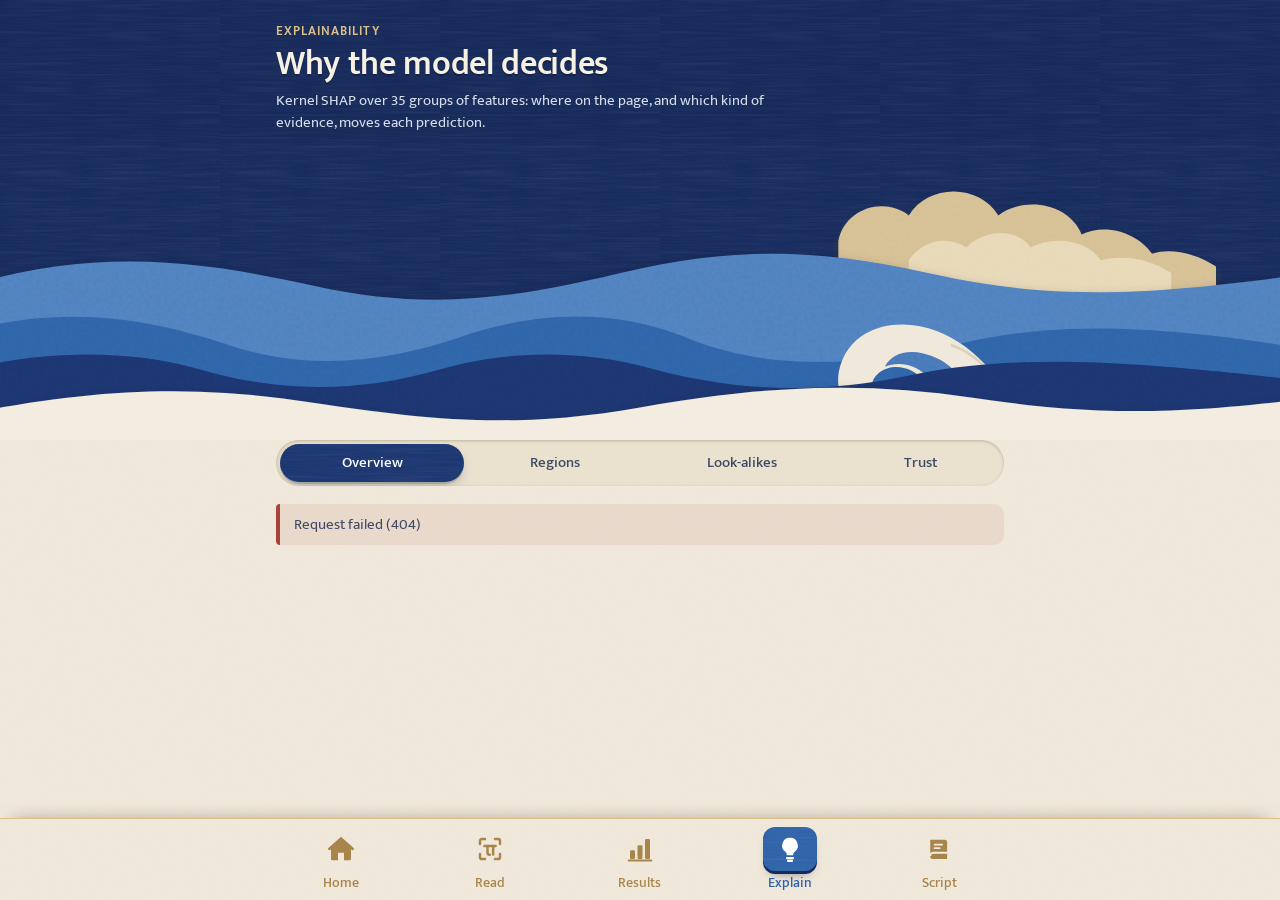
==== web/static/explain.html @ a68ddc18 "Explain page: evidence by descriptor, region maps, look-alike pairs, faithfulness" ====
<!doctype html>
<html lang="en">
<head>
  <meta charset="utf-8">
  <meta name="viewport" content="width=device-width, initial-scale=1, viewport-fit=cover">
  <meta name="theme-color" content="#15295a">
  <title>Explain · Modi Lipi XAI</title>
  <link rel="icon" href="img/icon.svg" type="image/svg+xml">
  <link rel="preconnect" href="https://fonts.googleapis.com">
  <link rel="preconnect" href="https://fonts.gstatic.com" crossorigin>
  <link rel="stylesheet" href="https://fonts.googleapis.com/css2?family=Mukta:wght@400;500;600;700&family=Noto+Sans+Modi&display=swap">
  <link rel="stylesheet" href="css/paper.css">
</head>
<body data-page="explain">
  <header class="masthead short">
    <div class="wrap">
      <div class="kicker">Explainability</div>
      <h1>Why the model decides</h1>
      <p class="lede">Kernel SHAP over 35 groups of features: where on the page, and which kind of evidence, moves each prediction.</p>
    </div>
    <div data-art="strip"></div>
  </header>

  <main class="wrap">
    <div class="tabs" role="tablist" aria-label="Explanation views">
      <button role="tab" data-tab="overview">Overview</button>
      <button role="tab" data-tab="regions">Regions</button>
      <button role="tab" data-tab="pairs">Look-alikes</button>
      <button role="tab" data-tab="faith">Trust</button>
    </div>
    <section class="panel" id="panel-overview" role="tabpanel"><div class="card"><div class="skeleton" style="height:200px"></div></div></section>
    <section class="panel" id="panel-regions" role="tabpanel" hidden></section>
    <section class="panel" id="panel-pairs" role="tabpanel" hidden></section>
    <section class="panel" id="panel-faith" role="tabpanel" hidden></section>
  </main>

  <script src="js/layout.js"></script>
  <script src="js/explain.js"></script>
</body>
</html>
---- web/static/css/paper.css ----
/* Modi Lipi XAI - "cut paper" design system.
   Navy night sky, layered blue paper waves, cream card stock, gold ink. */

:root {
  --navy-950: #0f2146;
  --navy-900: #15295a;
  --navy-800: #1c3670;
  --blue-700: #24508f;
  --blue-600: #2f63a8;
  --blue-500: #4677b8;
  --blue-400: #6f97c8;
  --blue-200: #b8cbe4;
  --blue-100: #dde6f1;

  --paper: #f3ecdf;
  --paper-deep: #ebe1cf;
  --card: #f8f3e9;
  --card-edge: #d8c7a4;
  --rule: #d9ccb2;

  --ink: #1b2944;
  --ink-soft: #3d4a63;
  --muted: #7a7466;

  --gold: #b88a3e;
  --gold-600: #a77a30;
  --gold-300: #dcc08a;
  --gold-200: #ead8b0;
  --sand: #d8c19a;
  --green: #3d7a47;
  --green-300: #8db17a;
  --red: #a8433a;
  --stone: #dcd8d1;

  --hog: var(--blue-600);
  --lbp: var(--green);
  --zernike: var(--gold);

  --radius: 14px;
  --radius-sm: 10px;
  --nav-h: 74px;
  --shadow-card: 0 1px 0 rgba(255, 255, 255, .7) inset, 0 3px 0 var(--card-edge), 0 10px 18px -12px rgba(52, 38, 12, .55);
  --shadow-lift: 0 2px 0 rgba(0, 0, 0, .12), 0 6px 14px -6px rgba(15, 33, 70, .45);

  --font: "Mukta", "Nirmala UI", "Segoe UI", system-ui, sans-serif;
  --font-modi: "Noto Sans Modi", "Mukta", sans-serif;

  --noise: url("data:image/svg+xml,%3Csvg xmlns='http://www.w3.org/2000/svg' width='160' height='160'%3E%3Cfilter id='n'%3E%3CfeTurbulence type='fractalNoise' baseFrequency='.9' numOctaves='3' stitchTiles='stitch'/%3E%3CfeColorMatrix values='0 0 0 0 .35 0 0 0 0 .28 0 0 0 0 .16 0 0 0 .09 0'/%3E%3C/filter%3E%3Crect width='100%25' height='100%25' filter='url(%23n)'/%3E%3C/svg%3E");
  --fibres: url("data:image/svg+xml,%3Csvg xmlns='http://www.w3.org/2000/svg' width='220' height='220'%3E%3Cfilter id='f'%3E%3CfeTurbulence type='turbulence' baseFrequency='.012 .35' numOctaves='2' seed='4'/%3E%3CfeColorMatrix values='0 0 0 0 1 0 0 0 0 1 0 0 0 0 1 0 0 0 .07 0'/%3E%3C/filter%3E%3Crect width='100%25' height='100%25' filter='url(%23f)'/%3E%3C/svg%3E");
  color-scheme: light;
}

*, *::before, *::after { box-sizing: border-box; }
html { -webkit-text-size-adjust: 100%; scroll-padding-top: 16px; }
body {
  margin: 0;
  min-height: 100dvh;
  font-family: var(--font);
  font-size: 16px;
  line-height: 1.45;
  color: var(--ink);
  background: var(--paper) var(--noise);
  padding-bottom: calc(var(--nav-h) + env(safe-area-inset-bottom) + 12px);
  -webkit-font-smoothing: antialiased;
}
img { max-width: 100%; display: block; }
a { color: var(--blue-600); text-decoration-thickness: 1px; text-underline-offset: 3px; }
button { font: inherit; color: inherit; }
h1, h2, h3 { line-height: 1.15; margin: 0; font-weight: 600; letter-spacing: -.01em; }
p { margin: 0 0 .8em; }
.wrap { width: 100%; max-width: 760px; margin: 0 auto; padding: 0 16px; }
.sr-only { position: absolute; width: 1px; height: 1px; overflow: hidden; clip: rect(0 0 0 0); white-space: nowrap; }
:focus-visible { outline: 2px solid var(--gold); outline-offset: 2px; border-radius: 6px; }

/* ---------- header ---------- */
.masthead {
  position: relative;
  background: var(--navy-900) var(--fibres);
  color: #f7f1e4;
  overflow: hidden;
}
.masthead::before {             /* faint paper grain over the navy */
  content: ""; position: absolute; inset: 0; background: var(--noise); opacity: .55; mix-blend-mode: overlay; pointer-events: none;
}
.masthead .wrap { position: relative; z-index: 2; padding-top: calc(22px + env(safe-area-inset-top)); }
.masthead-row { display: flex; align-items: flex-start; justify-content: space-between; gap: 12px; }
.masthead h1 { font-size: clamp(26px, 7.4vw, 34px); font-weight: 600; text-shadow: 0 2px 0 rgba(0, 0, 0, .25); }
.masthead .kicker { color: var(--gold-300); font-size: 13px; letter-spacing: .08em; text-transform: uppercase; font-weight: 600; margin-bottom: 4px; }
.masthead .lede { color: #d7deea; font-size: 15px; margin-top: 6px; max-width: 34em; }
.seal {
  flex: none; width: 54px; height: 54px; border-radius: 50%;
  display: grid; place-items: center;
  background: #fbf6ec var(--noise);
  color: var(--navy-900);
  font-family: var(--font-modi); font-size: 27px; line-height: 1;
  box-shadow: 0 0 0 3px var(--gold-300), 0 4px 0 2px rgba(0, 0, 0, .25);
  text-decoration: none;
}
.chip-pill {
  display: inline-flex; align-items: center; gap: 8px;
  margin-top: 14px; padding: 6px 16px 7px;
  background: var(--blue-600);
  border-radius: 999px;
  font-size: 15px; color: #fff;
  box-shadow: var(--shadow-lift);
}
.chip-pill .dot { width: 3px; height: 3px; border-radius: 50%; background: currentColor; opacity: .8; }

.hero-art { display: block; width: 100%; height: auto; margin-top: -6px; }
.hero-art.compact { margin-top: 10px; }
.masthead.short { padding-bottom: 0; }

/* ---------- section headings ---------- */
.section-title {
  display: flex; align-items: center; gap: 14px;
  margin: 30px 0 14px;
  font-size: 21px; font-weight: 600;
}
.section-title::after {
  content: ""; flex: 1; height: 14px;
  background:
    linear-gradient(var(--gold-300), var(--gold-300)) left center / calc(100% - 34px) 1.5px no-repeat,
    url("data:image/svg+xml,%3Csvg xmlns='http://www.w3.org/2000/svg' viewBox='0 0 34 14'%3E%3Cpath d='M2 12c5-1 7-4 9-7 2-3 6-4 8-2-3 0-4 3-2 5 2 1 5 0 6-2 1 3 5 5 9 6' fill='none' stroke='%23b88a3e' stroke-width='1.4' stroke-linecap='round'/%3E%3C/svg%3E") right center / 34px 14px no-repeat;
}
.section-sub { color: var(--muted); font-size: 15px; margin: -6px 0 14px; }

/* ---------- paper cards ---------- */
.card {
  position: relative;
  background: var(--card) var(--noise);
  border-radius: var(--radius);
  box-shadow: var(--shadow-card);
  padding: 16px;
  overflow: hidden;
}
.card + .card { margin-top: 14px; }
.card h3 { font-size: 18px; margin-bottom: 6px; }
.card .muted, .muted { color: var(--muted); font-size: 14px; }

/* stat cards (home): three across, more on swipe */
.stats {
  display: grid; grid-auto-flow: column; grid-auto-columns: calc((100% - 24px) / 3);
  gap: 12px; overflow-x: auto; scroll-snap-type: x mandatory;
  margin: -34px -16px 0; padding: 0 16px 14px; position: relative; z-index: 3;
  scrollbar-width: none; overscroll-behavior-x: contain; scroll-padding-inline: 16px;
}
.stats > .card + .card { margin-top: 0; }
.stats::-webkit-scrollbar { display: none; }
.stat {
  scroll-snap-align: start;
  min-height: 128px;
  padding: 13px 12px 18px;
  display: flex; flex-direction: column;
}
.stat .label { font-size: 15px; font-weight: 500; color: var(--ink); line-height: 1.2; white-space: nowrap; overflow: hidden; text-overflow: ellipsis; }
.stat .value { font-size: clamp(32px, 9.6vw, 46px); font-weight: 700; line-height: 1; margin: 10px 0 6px; letter-spacing: -.02em; }
.stat .value small { font-size: .5em; font-weight: 600; margin-left: 1px; }
.stat .foot { font-size: 14px; color: var(--ink-soft); line-height: 1.25; position: relative; z-index: 1; max-width: 80%; }
.stat .foot b { font-weight: 600; }
.stat .hill { position: absolute; right: 0; bottom: 0; width: 64%; height: 44px; pointer-events: none; }
.tone-blue .value { color: var(--blue-600); }
.tone-gold .value { color: var(--gold); }
.tone-gold .foot b { color: var(--gold-600); }
.tone-green .value { color: var(--green); }
.tone-navy .value { color: var(--navy-800); }
.dots { display: flex; justify-content: center; gap: 12px; margin: 6px 0 0; }
.dots button { width: 9px; height: 9px; padding: 0; border: 0; border-radius: 50%; background: var(--gold-200); cursor: pointer; }
.dots button[aria-current="true"] { background: var(--blue-700); }

/* ---------- list rows (the "focus" list) ---------- */
.rows { display: grid; gap: 14px; margin: 0; padding: 0; list-style: none; }
.row {
  position: relative;
  display: grid; grid-template-columns: 1fr auto auto; align-items: center; gap: 12px;
  min-height: 70px;
  padding: 12px 14px 12px 22px;
  background: var(--card) var(--noise);
  border-radius: 8px 12px 12px 8px;
  box-shadow: 0 1px 0 rgba(255, 255, 255, .7) inset, 0 3px 0 var(--navy-800), 0 9px 14px -12px rgba(15, 33, 70, .7);
  color: inherit; text-decoration: none;
}
.row::before {
  content: ""; position: absolute; left: 0; top: 0; bottom: 0; width: 8px;
  border-radius: 8px 0 0 8px;
  background: var(--accent, var(--navy-800));
}
.row .title { font-size: 17px; font-weight: 500; line-height: 1.25; }
.row .title small { display: block; font-size: 14px; color: var(--muted); font-weight: 400; }
.row .meta { color: var(--gold); font-size: 17px; font-variant-numeric: tabular-nums; white-space: nowrap; }
a.row:active { transform: translateY(1px); box-shadow: 0 1px 0 rgba(255, 255, 255, .7) inset, 0 2px 0 var(--navy-800); }

/* ---------- pills ---------- */
.pill {
  display: inline-flex; align-items: center; justify-content: center;
  min-width: 96px; padding: 5px 14px 6px;
  border-radius: 999px;
  font-size: 15px; font-weight: 500; line-height: 1.1; white-space: nowrap;
  box-shadow: 0 2px 0 rgba(0, 0, 0, .14), 0 5px 8px -6px rgba(0, 0, 0, .5);
}
.pill.sm { min-width: 0; padding: 3px 10px 4px; font-size: 13px; }
.pill-done { background: var(--green); color: #f4f0e6; }
.pill-progress { background: var(--blue-500); color: #fff; }
.pill-review { background: var(--gold-200); color: #5b4419; }
.pill-now { background: var(--gold-300); color: #3d2c0c; }
.pill-todo { background: var(--stone); color: #3c3a36; }
.pill-blocked { background: var(--navy-800); color: #fff; }
.pill-high { background: var(--green); color: #f4f0e6; }
.pill-medium { background: var(--gold-300); color: #3d2c0c; }
.pill-low { background: var(--red); color: #fff; }

/* ---------- in-page tabs ---------- */
.tabs {
  display: flex; gap: 4px; padding: 4px;
  background: var(--paper-deep);
  border-radius: 999px;
  box-shadow: inset 0 1px 3px rgba(60, 45, 15, .25);
  overflow-x: auto; scrollbar-width: none;
  position: sticky; top: 8px; z-index: 20;
}
.tabs::-webkit-scrollbar { display: none; }
.tabs button {
  flex: 1 0 auto;
  border: 0; background: transparent; cursor: pointer;
  padding: 8px 11px; border-radius: 999px;
  font-size: 15px; font-weight: 500; color: var(--ink-soft); white-space: nowrap;
}
.tabs button[aria-selected="true"] { background: var(--navy-800) var(--fibres); color: #fff; box-shadow: var(--shadow-lift); }
.panel { padding-top: 18px; }
.panel[hidden] { display: none; }

/* ---------- buttons, inputs ---------- */
.btn {
  display: inline-flex; align-items: center; justify-content: center; gap: 8px;
  min-height: 46px; padding: 10px 18px;
  border: 0; border-radius: 12px; cursor: pointer;
  background: var(--blue-600) var(--fibres); color: #fff;
  font-size: 16px; font-weight: 500;
  box-shadow: 0 3px 0 var(--navy-900), 0 8px 14px -10px rgba(15, 33, 70, .8);
  text-decoration: none;
}
.btn:active { transform: translateY(2px); box-shadow: 0 1px 0 var(--navy-900); }
.btn.ghost { background: var(--card) var(--noise); color: var(--navy-800); box-shadow: 0 3px 0 var(--card-edge), 0 8px 14px -12px rgba(52, 38, 12, .6); }
.btn.gold { background: var(--gold-300) var(--noise); color: #3d2c0c; box-shadow: 0 3px 0 var(--gold-600); }
.btn[disabled] { opacity: .55; cursor: progress; }
.btn.block { width: 100%; }
.btn svg { width: 20px; height: 20px; }
.btn-row { display: flex; gap: 10px; flex-wrap: wrap; }
.btn-row .btn { flex: 1 1 140px; }

.dropzone {
  display: grid; place-items: center; text-align: center; gap: 6px;
  min-height: 170px; padding: 20px;
  border: 2px dashed var(--sand); border-radius: var(--radius);
  background: rgba(255, 255, 255, .35);
  cursor: pointer;
}
.dropzone.drag { border-color: var(--blue-500); background: var(--blue-100); }
.dropzone svg { width: 42px; height: 42px; color: var(--gold); }
.dropzone strong { font-size: 17px; font-weight: 600; }

.segmented { display: inline-flex; padding: 3px; gap: 3px; background: var(--paper-deep); border-radius: 10px; }
.segmented label { position: relative; }
.segmented input { position: absolute; opacity: 0; }
.segmented span { display: block; padding: 6px 12px; border-radius: 8px; font-size: 14px; cursor: pointer; color: var(--ink-soft); }
.segmented input:checked + span { background: var(--card); color: var(--ink); box-shadow: 0 1px 0 var(--card-edge); font-weight: 600; }
.segmented input:focus-visible + span { outline: 2px solid var(--gold); }

/* drawing pad */
.pad-wrap { position: relative; }
.pad {
  width: 100%; aspect-ratio: 1 / 1; max-height: 60vh;
  background: #fffdf7 var(--noise);
  border-radius: var(--radius);
  box-shadow: inset 0 0 0 1px var(--rule), var(--shadow-card);
  touch-action: none; cursor: crosshair; display: block;
}
.pad-guide { position: absolute; left: 10%; right: 10%; top: 26%; height: 0; border-top: 1px dashed var(--sand); pointer-events: none; }

/* ---------- recognition output ---------- */
.boxed { border-radius: var(--radius-sm); background: #fff; box-shadow: inset 0 0 0 1px var(--rule); }
.reading { font-size: 24px; font-weight: 600; letter-spacing: .02em; word-break: break-word; }
.reading-deva { font-size: 26px; color: var(--blue-700); }
.legend { display: flex; gap: 12px; flex-wrap: wrap; font-size: 13px; color: var(--muted); }
.legend i { display: inline-block; width: 10px; height: 10px; border-radius: 3px; margin-right: 5px; vertical-align: -1px; }

.char-row { grid-template-columns: 56px 1fr auto; padding-left: 18px; cursor: pointer; border: 0; width: 100%; text-align: left; font: inherit; }
.char-row .thumb { width: 56px; height: 56px; border-radius: 8px; background: #fff; object-fit: contain; box-shadow: inset 0 0 0 1px var(--rule); padding: 4px; }
.char-row .title { display: flex; align-items: baseline; gap: 8px; flex-wrap: wrap; }
.char-row .deva { font-size: 22px; color: var(--blue-700); }
.char-row .num { font-size: 13px; color: var(--muted); }
.conf { display: block; height: 5px; width: 100%; max-width: 160px; background: var(--paper-deep); border-radius: 3px; margin-top: 6px; overflow: hidden; }
.conf > span { display: block; height: 100%; border-radius: 3px; }

/* ---------- bottom sheet ---------- */
.sheet-backdrop { position: fixed; inset: 0; background: rgba(15, 25, 50, .45); z-index: 60; opacity: 0; transition: opacity .2s; }
.sheet-backdrop.open { opacity: 1; }
.sheet {
  position: fixed; left: 0; right: 0; bottom: 0; z-index: 61;
  max-height: 88dvh; overflow-y: auto; overscroll-behavior: contain;
  background: var(--paper) var(--noise);
  border-radius: 22px 22px 0 0;
  box-shadow: 0 -10px 30px rgba(15, 25, 50, .35);
  padding: 8px 0 calc(24px + env(safe-area-inset-bottom));
  transform: translateY(100%); transition: transform .26s cubic-bezier(.2, .8, .2, 1);
}
.sheet.open { transform: none; }
.sheet .grab { width: 44px; height: 5px; border-radius: 3px; background: var(--sand); margin: 4px auto 10px; }
.sheet .wrap { max-width: 640px; }
.sheet-head { display: flex; gap: 14px; align-items: center; }
.sheet-head .glyphs { display: flex; gap: 8px; }
.sheet-head img { width: 72px; height: 72px; border-radius: 10px; background: #fff; box-shadow: inset 0 0 0 1px var(--rule); object-fit: contain; padding: 4px; image-rendering: pixelated; }
.close-x { margin-left: auto; width: 40px; height: 40px; border-radius: 50%; border: 0; background: var(--paper-deep); cursor: pointer; font-size: 22px; line-height: 1; color: var(--ink-soft); }

/* bars */
.bars { display: grid; gap: 9px; }
.bar { display: grid; grid-template-columns: minmax(84px, 44%) 1fr auto; gap: 10px; align-items: center; font-size: 14px; }
.bar .name { color: var(--ink-soft); line-height: 1.2; overflow-wrap: anywhere; }
.bar .track { height: 12px; background: var(--paper-deep); border-radius: 6px; overflow: hidden; }
.bar .fill { display: block; height: 100%; border-radius: 6px; background: var(--blue-600); }
.bar .num { font-variant-numeric: tabular-nums; color: var(--ink); min-width: 46px; text-align: right; }
.bar.strong .name { color: var(--ink); font-weight: 600; }

/* heat-map over glyph */
.heat { position: relative; width: 100%; max-width: 168px; aspect-ratio: 1; border-radius: 10px; overflow: hidden; background: #fff; box-shadow: inset 0 0 0 1px var(--rule); }
.heat img { position: absolute; inset: 0; width: 100%; height: 100%; image-rendering: pixelated; }
.heat .grid { position: absolute; inset: 0; display: grid; grid-template: repeat(4, 1fr) / repeat(4, 1fr); }
.heat .grid span { border: .5px solid rgba(27, 41, 68, .12); }
.heat-pair { display: grid; grid-template-columns: 1fr 1fr; gap: 12px; }
.heat-pair figure { margin: 0; }
.heat-pair figcaption { font-size: 13px; color: var(--muted); margin-top: 6px; }

/* ---------- charts ---------- */
.chart { width: 100%; height: auto; display: block; overflow: visible; }
.chart text { font-family: var(--font); fill: var(--muted); font-size: 12px; }
.chart .axis line, .chart .axis path { stroke: var(--rule); }
.chart .grid line { stroke: var(--rule); stroke-dasharray: 2 4; }
.chart-legend { display: flex; flex-wrap: wrap; gap: 6px 16px; font-size: 14px; color: var(--ink-soft); margin-top: 10px; }
.chart-legend span { display: inline-flex; align-items: center; gap: 7px; }
.chart-legend i { width: 18px; height: 3px; border-radius: 2px; display: inline-block; }
.chart-legend i.dash { background: repeating-linear-gradient(90deg, currentColor 0 5px, transparent 5px 8px) !important; }

/* ---------- tables ---------- */
.table { width: 100%; border-collapse: collapse; font-size: 15px; }
.table th { text-align: left; font-weight: 600; font-size: 13px; color: var(--muted); padding: 6px 8px; border-bottom: 1.5px solid var(--rule); }
.table td { padding: 9px 8px; border-bottom: 1px solid var(--rule); font-variant-numeric: tabular-nums; }
.table tr:last-child td { border-bottom: 0; }
.table .best { font-weight: 700; color: var(--green); }
.table-scroll { overflow-x: auto; margin: 0 -4px; }

/* ---------- script gallery ---------- */
.glyph-grid { display: grid; grid-template-columns: repeat(auto-fill, minmax(98px, 1fr)); gap: 12px; }
.glyph-card { padding: 10px 8px 12px; text-align: center; border: 0; cursor: pointer; font: inherit; color: inherit; }
.glyph-card img { width: 64px; height: 64px; margin: 0 auto 6px; object-fit: contain; mix-blend-mode: multiply; }
.glyph-card .modi { font-family: var(--font-modi); font-size: 34px; line-height: 64px; height: 64px; color: var(--navy-800); }
.glyph-card .deva { font-size: 22px; color: var(--blue-700); line-height: 1.1; }
.glyph-card .rom { font-size: 13px; color: var(--muted); }
.f1-tag { position: absolute; top: 7px; right: 7px; font-size: 11px; padding: 1px 6px; border-radius: 6px; background: var(--paper-deep); color: var(--ink-soft); }
.f1-tag.low { background: #efd2c8; color: #7a2b22; }

/* ---------- facts list ---------- */
.facts { display: grid; grid-template-columns: repeat(2, 1fr); gap: 12px; }
.fact { padding: 12px 14px; }
.fact .k { font-size: 13px; color: var(--muted); }
.fact .v { font-size: 22px; font-weight: 700; color: var(--navy-800); line-height: 1.15; }
.note {
  border-left: 4px solid var(--gold); padding: 10px 14px; border-radius: 4px 10px 10px 4px;
  background: rgba(234, 216, 176, .45); font-size: 15px; color: var(--ink-soft);
}
.note.warn { border-color: var(--red); background: rgba(168, 67, 58, .09); }
.figure-link { display: block; margin-top: 12px; border-radius: 10px; overflow: hidden; box-shadow: inset 0 0 0 1px var(--rule); }
details.more { margin-top: 12px; }
details.more summary { cursor: pointer; color: var(--blue-600); font-weight: 500; }

/* ---------- loading ---------- */
.skeleton { background: linear-gradient(90deg, var(--paper-deep) 25%, #f6efe2 50%, var(--paper-deep) 75%) 0 0 / 300% 100%; animation: shimmer 1.4s infinite linear; border-radius: 10px; min-height: 20px; }
@keyframes shimmer { to { background-position: -300% 0; } }
.spinner { width: 20px; height: 20px; border: 2.5px solid rgba(255, 255, 255, .35); border-top-color: #fff; border-radius: 50%; animation: spin .8s linear infinite; }
@keyframes spin { to { transform: rotate(360deg); } }
.boat-loader { display: grid; place-items: center; gap: 10px; padding: 24px; color: var(--muted); }
.boat-loader svg { width: 70px; animation: bob 2.2s ease-in-out infinite; }
@keyframes bob { 50% { transform: translateY(-5px) rotate(-3deg); } }
.toast { position: fixed; left: 50%; bottom: calc(var(--nav-h) + 16px); transform: translateX(-50%); background: var(--navy-900); color: #fff; padding: 10px 16px; border-radius: 10px; z-index: 80; font-size: 15px; box-shadow: var(--shadow-lift); max-width: calc(100% - 32px); }

/* ---------- bottom tab bar ---------- */
.tabbar {
  position: fixed; left: 0; right: 0; bottom: 0; z-index: 50;
  background: var(--paper) var(--noise);
  border-top: 1.5px solid var(--gold-300);
  box-shadow: 0 -8px 20px -14px rgba(52, 38, 12, .6);
  padding-bottom: env(safe-area-inset-bottom);
}
.tabbar ul { display: grid; grid-template-columns: repeat(5, 1fr); max-width: 760px; margin: 0 auto; padding: 8px 6px 6px; list-style: none; }
.tabbar a {
  display: flex; flex-direction: column; align-items: center; gap: 3px;
  text-decoration: none; color: #a8854a; font-size: 13.5px; font-weight: 500;
}
.tabbar .ico { width: 54px; height: 44px; display: grid; place-items: center; border-radius: 12px; }
.tabbar .ico svg { width: 30px; height: 30px; }
.tabbar a[aria-current="page"] { color: var(--blue-600); }
.tabbar a[aria-current="page"] .ico { background: var(--blue-600) var(--fibres); color: #fff; box-shadow: 0 3px 0 var(--navy-900), 0 8px 12px -8px rgba(15, 33, 70, .8); }

/* ---------- footer ---------- */
.foot-note { margin: 34px 0 10px; text-align: center; font-size: 13px; color: var(--muted); }

/* ---------- larger screens ---------- */
@media (min-width: 720px) {
  .stats { grid-auto-columns: calc((100% - 24px) / 3); margin-left: 0; margin-right: 0; padding-left: 0; padding-right: 0; }
  .facts { grid-template-columns: repeat(4, 1fr); }
  .two-col { display: grid; grid-template-columns: 1.2fr 1fr; gap: 16px; align-items: start; }
  .two-col > .card + .card { margin-top: 0; }
}
@media (max-width: 380px) {
  .row:has(> .meta + .pill) { grid-template-columns: 1fr auto; }
  .row:has(> .meta + .pill) .meta { grid-column: 1; grid-row: 2; font-size: 15px; margin-top: -6px; }
  .row:has(> .meta + .pill) .pill { grid-column: 2; grid-row: 1 / span 2; }
  .stat .label { font-size: 14px; }
}
@media (prefers-reduced-motion: reduce) {
  *, *::before, *::after { animation: none !important; transition: none !important; }
}
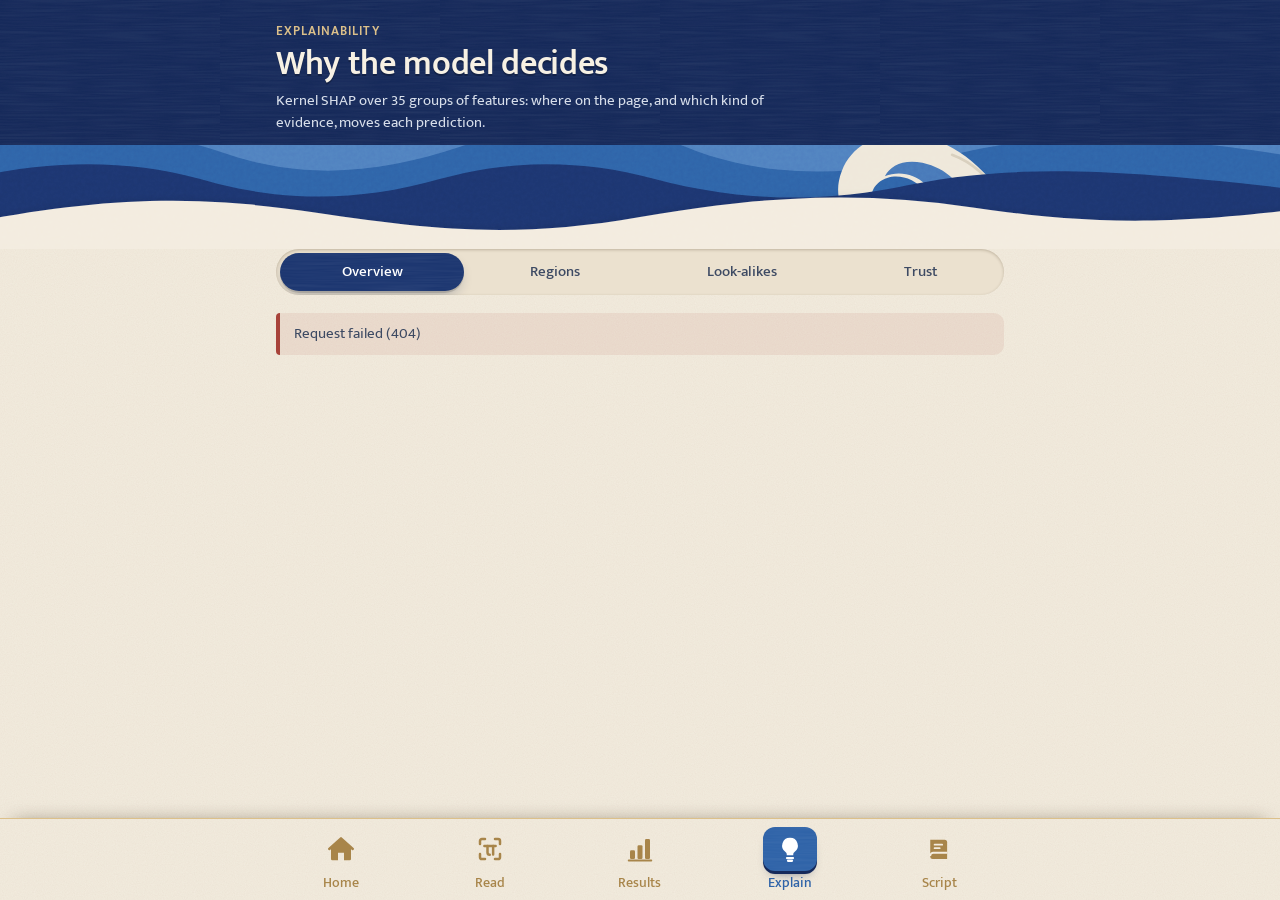
==== commit 7d25ce04: "Web manifest so the site can be added to a phone home screen; keep active tab in view" ====
--- a/web/static/explain.html
+++ b/web/static/explain.html
@@ -6,6 +6,7 @@
   <meta name="theme-color" content="#15295a">
   <title>Explain · Modi Lipi XAI</title>
   <link rel="icon" href="img/icon.svg" type="image/svg+xml">
+  <link rel="manifest" href="manifest.webmanifest">
   <link rel="preconnect" href="https://fonts.googleapis.com">
   <link rel="preconnect" href="https://fonts.gstatic.com" crossorigin>
   <link rel="stylesheet" href="https://fonts.googleapis.com/css2?family=Mukta:wght@400;500;600;700&family=Noto+Sans+Modi&display=swap">
--- a/web/static/css/paper.css
+++ b/web/static/css/paper.css
@@ -134,6 +134,7 @@
   overflow: hidden;
 }
 .card + .card { margin-top: 14px; }
+:is(.glyph-grid, .facts, .stats, .heat-pair, .two-col) > .card { margin-top: 0; }
 .card h3 { font-size: 18px; margin-bottom: 6px; }
 .card .muted, .muted { color: var(--muted); font-size: 14px; }
 
@@ -144,7 +145,6 @@
   margin: -34px -16px 0; padding: 0 16px 14px; position: relative; z-index: 3;
   scrollbar-width: none; overscroll-behavior-x: contain; scroll-padding-inline: 16px;
 }
-.stats > .card + .card { margin-top: 0; }
 .stats::-webkit-scrollbar { display: none; }
 .stat {
   scroll-snap-align: start;
@@ -404,6 +404,8 @@
 
 /* ---------- larger screens ---------- */
 @media (min-width: 720px) {
+  .hero-art { height: min(56vw, 340px); }
+  .hero-art.compact { height: 104px; }
   .stats { grid-auto-columns: calc((100% - 24px) / 3); margin-left: 0; margin-right: 0; padding-left: 0; padding-right: 0; }
   .facts { grid-template-columns: repeat(4, 1fr); }
   .two-col { display: grid; grid-template-columns: 1.2fr 1fr; gap: 16px; align-items: start; }
